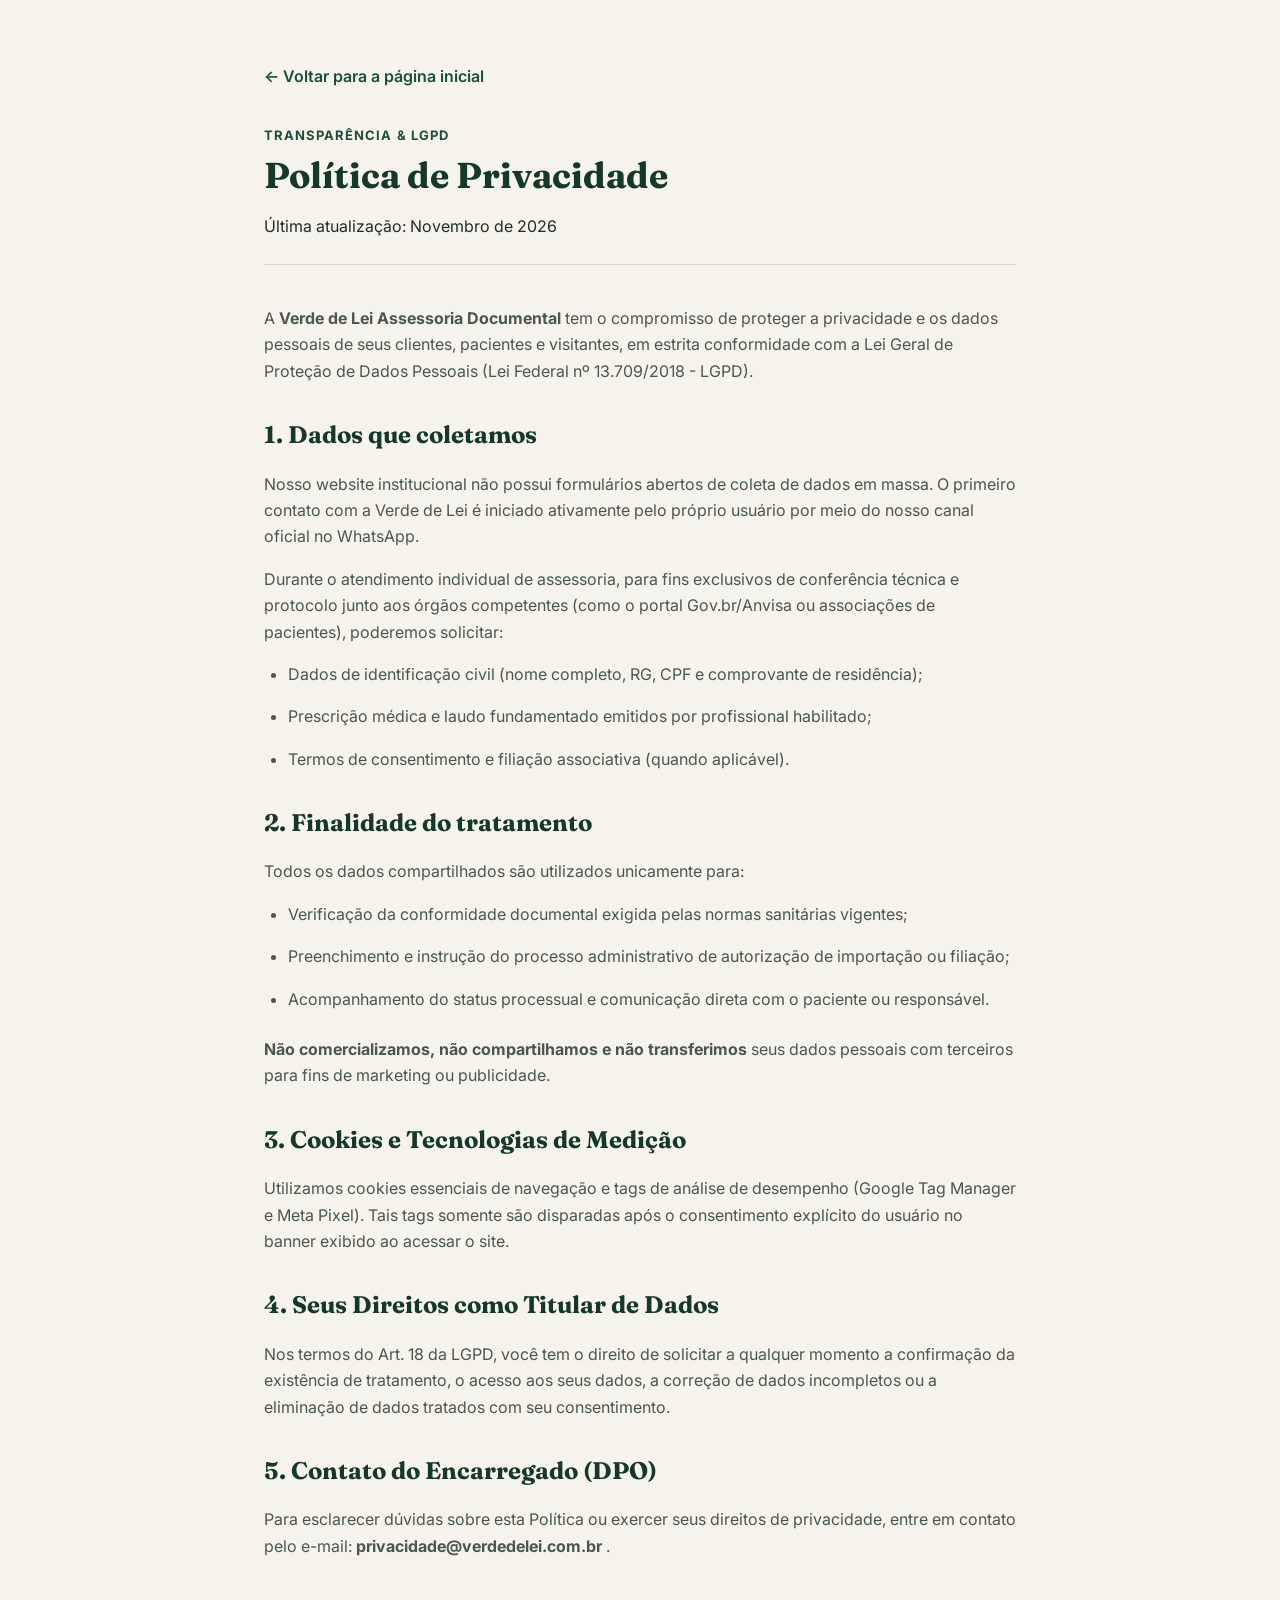
==== politica-de-privacidade.html @ bdd48bf4 "feat: landing page institucional Verde de Lei" ====
<!DOCTYPE html>
<html lang="pt-BR">
<head>
  <meta charset="UTF-8">
  <meta name="viewport" content="width=device-width, initial-scale=1.0">
  <title>Política de Privacidade | Verde de Lei</title>
  <meta name="robots" content="noindex, follow">
  <link rel="icon" type="image/png" sizes="32x32" href="assets/logo-icone.png">
  <link rel="preconnect" href="https://fonts.googleapis.com">
  <link rel="preconnect" href="https://fonts.gstatic.com" crossorigin>
  <link href="https://fonts.googleapis.com/css2?family=Fraunces:opsz,wght@9..144,600;700&family=Inter:wght@400;500;600&display=swap" rel="stylesheet">
  <link rel="stylesheet" href="style.css">
  <style>
    .legal-page { padding: 4rem 1.5rem; max-width: 800px; margin: 0 auto; }
    .legal-header { margin-bottom: 2.5rem; border-bottom: 1px solid rgba(22, 56, 40, 0.15); padding-bottom: 1.5rem; }
    .legal-content h2 { font-family: var(--font-serif); font-size: 1.5rem; color: var(--color-verde-escuro); margin: 2rem 0 1rem; }
    .legal-content p, .legal-content li { font-size: 1rem; color: var(--color-grafite-suave); line-height: 1.65; margin-bottom: 1rem; }
    .legal-content ul { list-style: disc; padding-left: 1.5rem; margin-bottom: 1.5rem; }
    .btn-voltar { display: inline-flex; align-items: center; gap: 8px; margin-bottom: 2rem; font-weight: 600; color: var(--color-verde); }
    .btn-voltar:hover { text-decoration: underline; }
  </style>
</head>
<body class="section-cream">
  <main class="legal-page">
    <a href="index.html" class="btn-voltar">&larr; Voltar para a página inicial</a>
    
    <header class="legal-header">
      <span class="section-kicker">Transparência & LGPD</span>
      <h1 class="section-title">Política de Privacidade</h1>
      <p>Última atualização: Novembro de 2026 <!-- REVISAR: data de publicação --></p>
    </header>

    <article class="legal-content">
      <p>
        A <strong>Verde de Lei Assessoria Documental</strong> tem o compromisso de proteger a privacidade e os dados pessoais de seus clientes, pacientes e visitantes, em estrita conformidade com a Lei Geral de Proteção de Dados Pessoais (Lei Federal nº 13.709/2018 - LGPD).
      </p>

      <h2>1. Dados que coletamos</h2>
      <p>
        Nosso website institucional não possui formulários abertos de coleta de dados em massa. O primeiro contato com a Verde de Lei é iniciado ativamente pelo próprio usuário por meio do nosso canal oficial no WhatsApp.
      </p>
      <p>
        Durante o atendimento individual de assessoria, para fins exclusivos de conferência técnica e protocolo junto aos órgãos competentes (como o portal Gov.br/Anvisa ou associações de pacientes), poderemos solicitar:
      </p>
      <ul>
        <li>Dados de identificação civil (nome completo, RG, CPF e comprovante de residência);</li>
        <li>Prescrição médica e laudo fundamentado emitidos por profissional habilitado;</li>
        <li>Termos de consentimento e filiação associativa (quando aplicável).</li>
      </ul>

      <h2>2. Finalidade do tratamento</h2>
      <p>
        Todos os dados compartilhados são utilizados unicamente para:
      </p>
      <ul>
        <li>Verificação da conformidade documental exigida pelas normas sanitárias vigentes;</li>
        <li>Preenchimento e instrução do processo administrativo de autorização de importação ou filiação;</li>
        <li>Acompanhamento do status processual e comunicação direta com o paciente ou responsável.</li>
      </ul>
      <p>
        <strong>Não comercializamos, não compartilhamos e não transferimos</strong> seus dados pessoais com terceiros para fins de marketing ou publicidade.
      </p>

      <h2>3. Cookies e Tecnologias de Medição</h2>
      <p>
        Utilizamos cookies essenciais de navegação e tags de análise de desempenho (Google Tag Manager e Meta Pixel). Tais tags somente são disparadas após o consentimento explícito do usuário no banner exibido ao acessar o site.
      </p>

      <h2>4. Seus Direitos como Titular de Dados</h2>
      <p>
        Nos termos do Art. 18 da LGPD, você tem o direito de solicitar a qualquer momento a confirmação da existência de tratamento, o acesso aos seus dados, a correção de dados incompletos ou a eliminação de dados tratados com seu consentimento.
      </p>

      <h2>5. Contato do Encarregado (DPO)</h2>
      <p>
        Para esclarecer dúvidas sobre esta Política ou exercer seus direitos de privacidade, entre em contato pelo e-mail: <strong>privacidade@verdedelei.com.br</strong> <!-- REVISAR: e-mail oficial do responsável por privacidade -->.
      </p>
    </article>
  </main>
</body>
</html>
---- style.css ----
/* ==========================================================================
   VERDE DE LEI · FOLHA DE ESTILOS INSTITUCIONAL (MOBILE-FIRST)
   ========================================================================== */

/* 1. Variáveis e Tokens de Design */
:root {
  /* Cores Oficiais da Marca */
  --color-verde: #1F4D3A;
  --color-verde-escuro: #163828;
  --color-verde-medio: #2C6A50;
  --color-verde-suave: #6FA287;
  --color-verde-claro: #EBF2EE;
  --color-creme: #F6F3EC;
  --color-creme-card: #FFFFFF;
  --color-grafite: #222B26;
  --color-grafite-suave: #4A564F;
  --color-dourado: #D9A441;
  --color-dourado-hover: #C59132;
  --color-dourado-claro: #FBF4E7;
  --color-branco: #FFFFFF;

  /* Tipografia */
  --font-serif: 'Fraunces', Georgia, serif;
  --font-sans: 'Inter', -apple-system, BlinkMacSystemFont, 'Segoe UI', Roboto, sans-serif;

  /* Espaçamentos */
  --space-xs: 0.5rem;    /* 8px */
  --space-sm: 0.75rem;   /* 12px */
  --space-md: 1rem;      /* 16px */
  --space-lg: 1.5rem;    /* 24px */
  --space-xl: 2rem;      /* 32px */
  --space-2xl: 3rem;     /* 48px */
  --space-3xl: 4.5rem;   /* 72px */

  /* Sombras e Elevações */
  --shadow-sm: 0 2px 8px rgba(22, 56, 40, 0.05);
  --shadow-md: 0 8px 24px rgba(22, 56, 40, 0.08);
  --shadow-lg: 0 16px 40px rgba(22, 56, 40, 0.12);
  --shadow-float: 0 10px 30px rgba(217, 164, 65, 0.35);

  /* Bordas e Raios */
  --radius-sm: 8px;
  --radius-md: 14px;
  --radius-lg: 20px;
  --radius-pill: 999px;

  /* Transições Suaves */
  --transition-fast: 0.18s ease;
  --transition-normal: 0.28s ease;
}

/* 2. Reset e Regras Globais */
*, *::before, *::after {
  box-sizing: border-box;
  margin: 0;
  padding: 0;
}

html {
  font-size: 100%;
  scroll-behavior: smooth;
  scroll-padding-top: 80px;
  -webkit-text-size-adjust: 100%;
}

body {
  font-family: var(--font-sans);
  background-color: var(--color-creme);
  color: var(--color-grafite);
  line-height: 1.6;
  overflow-x: hidden;
  width: 100%;
  position: relative;
  -webkit-font-smoothing: antialiased;
  -moz-osx-font-smoothing: grayscale;
}

img, svg {
  display: block;
  max-width: 100%;
  height: auto;
}

a {
  color: inherit;
  text-decoration: none;
  transition: color var(--transition-fast);
}

ul {
  list-style: none;
}

button {
  font-family: inherit;
  cursor: pointer;
  border: none;
  background: none;
}

/* Foco Acessível Obrigatório */
:focus-visible {
  outline: 3px solid var(--color-dourado);
  outline-offset: 3px;
  border-radius: 4px;
}

/* 3. Layout e Containers */
.container {
  width: 100%;
  max-width: 1180px;
  margin-left: auto;
  margin-right: auto;
  padding-left: var(--space-lg);
  padding-right: var(--space-lg);
}

.container-narrow {
  max-width: 840px;
}

.section {
  padding-top: var(--space-2xl);
  padding-bottom: var(--space-2xl);
  position: relative;
}

.section-cream {
  background-color: var(--color-creme);
}

.section-white {
  background-color: var(--color-branco);
}

.section-header {
  margin-bottom: var(--space-2xl);
}

.text-center {
  text-align: center;
}

.section-kicker {
  display: inline-block;
  font-size: 0.8125rem;
  font-weight: 700;
  letter-spacing: 0.08em;
  text-transform: uppercase;
  color: var(--color-verde);
  margin-bottom: var(--space-xs);
}

.kicker-gold {
  color: var(--color-dourado);
}

.section-title {
  font-family: var(--font-serif);
  font-size: 1.875rem;
  line-height: 1.25;
  font-weight: 700;
  color: var(--color-verde-escuro);
  margin-bottom: var(--space-md);
}

.section-description {
  font-size: 1.0625rem;
  color: var(--color-grafite-suave);
  max-width: 680px;
  margin-left: auto;
  margin-right: auto;
}

/* 4. Botões e Ações */
.btn {
  display: inline-flex;
  align-items: center;
  justify-content: center;
  gap: var(--space-sm);
  font-weight: 600;
  font-size: 1rem;
  padding: 0.875rem 1.75rem;
  border-radius: var(--radius-pill);
  transition: transform var(--transition-fast), background-color var(--transition-fast), box-shadow var(--transition-fast);
  cursor: pointer;
  text-align: center;
}

.btn-primary {
  background-color: var(--color-dourado);
  color: var(--color-grafite);
  box-shadow: 0 4px 14px rgba(217, 164, 65, 0.28);
}

.btn-primary:hover {
  background-color: var(--color-dourado-hover);
  transform: translateY(-2px);
  box-shadow: 0 6px 20px rgba(217, 164, 65, 0.4);
}

.btn-primary:active {
  transform: translateY(0);
}

.btn-outline {
  background-color: transparent;
  color: var(--color-verde-escuro);
  border: 2px solid var(--color-verde);
}

.btn-outline:hover {
  background-color: var(--color-verde);
  color: var(--color-creme);
  transform: translateY(-2px);
}

.btn-sm {
  padding: 0.625rem 1.25rem;
  font-size: 0.875rem;
}

.btn-lg {
  padding: 1rem 2rem;
  font-size: 1.125rem;
}

.btn-xl {
  padding: 1.125rem 2.25rem;
  font-size: 1.1875rem;
}

.icon-wa {
  flex-shrink: 0;
}

/* 5. Cabeçalho / Barra de Navegação */
.site-header {
  position: sticky;
  top: 0;
  z-index: 100;
  background-color: rgba(246, 243, 236, 0.95);
  backdrop-filter: blur(10px);
  -webkit-backdrop-filter: blur(10px);
  border-bottom: 1px solid rgba(22, 56, 40, 0.08);
  transition: box-shadow var(--transition-normal);
}

.nav-container {
  display: flex;
  align-items: center;
  justify-content: space-between;
  height: 72px;
}

.logo-img {
  height: 38px;
  width: auto;
}

.main-nav {
  display: none;
}

.nav-cta {
  display: none;
}

/* 6. Seção Hero */
.hero-section {
  background: radial-gradient(circle at 90% 10%, rgba(111, 162, 135, 0.18) 0%, transparent 60%),
              radial-gradient(circle at 10% 90%, rgba(217, 164, 65, 0.08) 0%, transparent 50%),
              var(--color-creme);
  padding-top: var(--space-2xl);
  padding-bottom: var(--space-3xl);
  position: relative;
  overflow: hidden;
}

.hero-grid {
  display: grid;
  grid-template-columns: 1fr;
  gap: var(--space-2xl);
  align-items: center;
}

.tag-label {
  display: inline-flex;
  align-items: center;
  gap: 8px;
  padding: 6px 14px;
  border-radius: var(--radius-pill);
  background-color: var(--color-verde-claro);
  color: var(--color-verde);
  font-size: 0.8125rem;
  font-weight: 600;
  margin-bottom: var(--space-md);
}

.tag-ponto {
  width: 8px;
  height: 8px;
  border-radius: 50%;
  background-color: var(--color-dourado);
  display: inline-block;
}

.hero-title {
  font-family: var(--font-serif);
  font-size: 2.25rem;
  line-height: 1.2;
  font-weight: 700;
  color: var(--color-verde-escuro);
  margin-bottom: var(--space-md);
  letter-spacing: -0.01em;
}

.hero-subtitle {
  font-size: 1.125rem;
  line-height: 1.55;
  color: var(--color-grafite-suave);
  margin-bottom: var(--space-xl);
}

.hero-cta-box {
  display: flex;
  flex-direction: column;
  align-items: flex-start;
  gap: var(--space-xs);
  margin-bottom: var(--space-xl);
}

.hero-microcopy {
  font-size: 0.875rem;
  color: var(--color-grafite-suave);
  padding-left: var(--space-xs);
}

.hero-badges {
  display: flex;
  flex-wrap: wrap;
  gap: var(--space-md);
  padding-top: var(--space-sm);
  border-top: 1px solid rgba(22, 56, 40, 0.1);
}

.badge-item {
  display: inline-flex;
  align-items: center;
  gap: 6px;
  font-size: 0.875rem;
  font-weight: 500;
  color: var(--color-verde-escuro);
}

.badge-icon {
  color: var(--color-verde);
  flex-shrink: 0;
}

.hero-visual {
  display: flex;
  justify-content: center;
  align-items: center;
}

.hero-svg-art {
  width: 100%;
  max-width: 440px;
  height: auto;
}

/* 7. Seção: Para quem é (Cards) */
.grid-3 {
  display: grid;
  grid-template-columns: 1fr;
  gap: var(--space-lg);
}

.feature-card {
  background-color: var(--color-branco);
  padding: var(--space-xl);
  border-radius: var(--radius-lg);
  box-shadow: var(--shadow-sm);
  border: 1px solid rgba(22, 56, 40, 0.06);
  transition: transform var(--transition-normal), box-shadow var(--transition-normal);
}

.feature-card:hover {
  transform: translateY(-4px);
  box-shadow: var(--shadow-md);
}

.card-icon-wrap {
  width: 52px;
  height: 52px;
  border-radius: var(--radius-md);
  background-color: var(--color-verde-claro);
  color: var(--color-verde);
  display: flex;
  align-items: center;
  justify-content: center;
  margin-bottom: var(--space-md);
}

.card-title {
  font-family: var(--font-serif);
  font-size: 1.25rem;
  font-weight: 700;
  color: var(--color-verde-escuro);
  margin-bottom: var(--space-xs);
}

.card-body {
  font-size: 0.9375rem;
  color: var(--color-grafite-suave);
  line-height: 1.5;
}

/* 8. Seção: Como funciona (Linha do tempo) */
.timeline-steps {
  display: grid;
  grid-template-columns: 1fr;
  gap: var(--space-lg);
  margin-bottom: var(--space-3xl);
}

.step-card {
  display: flex;
  gap: var(--space-lg);
  background-color: var(--color-creme);
  padding: var(--space-lg);
  border-radius: var(--radius-md);
  border: 1px solid rgba(22, 56, 40, 0.08);
}

.step-badge {
  width: 44px;
  height: 44px;
  flex-shrink: 0;
  border-radius: 50%;
  background-color: var(--color-verde);
  color: var(--color-creme);
  font-family: var(--font-serif);
  font-size: 1.25rem;
  font-weight: 700;
  display: flex;
  align-items: center;
  justify-content: center;
  box-shadow: 0 4px 10px rgba(31, 77, 58, 0.25);
}

.step-content {
  flex: 1;
}

.step-title {
  font-family: var(--font-serif);
  font-size: 1.1875rem;
  font-weight: 700;
  color: var(--color-verde-escuro);
  margin-bottom: var(--space-xs);
}

.step-text {
  font-size: 0.9375rem;
  color: var(--color-grafite-suave);
  margin-bottom: var(--space-xs);
}

.step-tag {
  display: inline-block;
  font-size: 0.75rem;
  font-weight: 600;
  text-transform: uppercase;
  letter-spacing: 0.05em;
  color: var(--color-verde-medio);
}

/* Banner Intermediário */
.cta-banner-middle {
  background: linear-gradient(135deg, var(--color-verde-escuro) 0%, var(--color-verde) 100%);
  color: var(--color-creme);
  padding: var(--space-xl);
  border-radius: var(--radius-lg);
  display: flex;
  flex-direction: column;
  gap: var(--space-lg);
  align-items: flex-start;
  box-shadow: var(--shadow-md);
}

.cta-banner-content h3 {
  font-family: var(--font-serif);
  font-size: 1.375rem;
  margin-bottom: var(--space-xs);
  color: var(--color-creme);
}

.cta-banner-content p {
  color: var(--color-verde-suave);
  font-size: 0.9375rem;
}

/* 9. Seção: O que fazemos e o que não fazemos */
.grid-2 {
  display: grid;
  grid-template-columns: 1fr;
  gap: var(--space-xl);
}

.comparison-column {
  background-color: var(--color-branco);
  padding: var(--space-xl);
  border-radius: var(--radius-lg);
  box-shadow: var(--shadow-sm);
}

.col-fazemos {
  border-top: 4px solid var(--color-verde);
}

.col-nao-fazemos {
  border-top: 4px solid #C05E52;
}

.col-header {
  display: flex;
  align-items: center;
  gap: var(--space-sm);
  margin-bottom: var(--space-lg);
  padding-bottom: var(--space-sm);
  border-bottom: 1px solid rgba(22, 56, 40, 0.08);
}

.col-header h3 {
  font-family: var(--font-serif);
  font-size: 1.3125rem;
  font-weight: 700;
  color: var(--color-verde-escuro);
}

.col-fazemos .col-icon {
  color: var(--color-verde);
}

.col-nao-fazemos .col-icon {
  color: #C05E52;
}

.col-list li {
  font-size: 0.9375rem;
  color: var(--color-grafite-suave);
  margin-bottom: var(--space-md);
  line-height: 1.5;
}

.col-list li:last-child {
  margin-bottom: 0;
}

.col-list strong {
  color: var(--color-grafite);
}

/* 10. Seção: Checklist de documentos */
.checklist-card {
  background-color: var(--color-creme);
  padding: var(--space-xl);
  border-radius: var(--radius-lg);
  border: 1px solid rgba(22, 56, 40, 0.06);
  text-align: left;
}

.chk-icon-wrap {
  width: 58px;
  height: 58px;
  border-radius: var(--radius-md);
  background-color: var(--color-branco);
  color: var(--color-verde);
  display: flex;
  align-items: center;
  justify-content: center;
  margin-bottom: var(--space-md);
  box-shadow: var(--shadow-sm);
}

.checklist-card h3 {
  font-family: var(--font-serif);
  font-size: 1.1875rem;
  color: var(--color-verde-escuro);
  margin-bottom: var(--space-xs);
}

.checklist-card p {
  font-size: 0.9375rem;
  color: var(--color-grafite-suave);
}

.checklist-action {
  margin-top: var(--space-2xl);
}

.checklist-lead {
  font-size: 1.0625rem;
  color: var(--color-verde-escuro);
  font-weight: 600;
  margin-bottom: var(--space-md);
}

.icon-arrow {
  transition: transform var(--transition-fast);
}

.btn-outline:hover .icon-arrow {
  transform: translateX(4px);
}

/* 11. Seção: Perguntas Frequentes (Acordeão) */
.accordion {
  display: flex;
  flex-direction: column;
  gap: var(--space-md);
}

.faq-item {
  background-color: var(--color-branco);
  border-radius: var(--radius-md);
  border: 1px solid rgba(22, 56, 40, 0.08);
  box-shadow: var(--shadow-sm);
  transition: box-shadow var(--transition-fast), border-color var(--transition-fast);
  overflow: hidden;
}

.faq-item[open] {
  border-color: var(--color-verde-suave);
  box-shadow: var(--shadow-md);
}

.faq-trigger {
  display: flex;
  align-items: center;
  justify-content: space-between;
  gap: var(--space-md);
  padding: var(--space-lg);
  font-size: 1.0625rem;
  font-weight: 600;
  color: var(--color-verde-escuro);
  cursor: pointer;
  user-select: none;
  list-style: none; /* Remove seta padrão */
}

.faq-trigger::-webkit-details-marker {
  display: none;
}

.faq-question {
  text-align: left;
}

/* Ícone de Mais/Menos acessível no Acordeão */
.faq-icon {
  width: 28px;
  height: 28px;
  border-radius: 50%;
  background-color: var(--color-creme);
  flex-shrink: 0;
  position: relative;
  transition: transform var(--transition-normal), background-color var(--transition-normal);
}

.faq-icon::before,
.faq-icon::after {
  content: '';
  position: absolute;
  top: 50%;
  left: 50%;
  background-color: var(--color-verde);
  transform: translate(-50%, -50%);
  transition: transform var(--transition-normal);
}

.faq-icon::before {
  width: 12px;
  height: 2px;
}

.faq-icon::after {
  width: 2px;
  height: 12px;
}

.faq-item[open] .faq-icon {
  background-color: var(--color-verde);
  transform: rotate(45deg);
}

.faq-item[open] .faq-icon::before,
.faq-item[open] .faq-icon::after {
  background-color: var(--color-creme);
}

.faq-content {
  padding: 0 var(--space-lg) var(--space-lg) var(--space-lg);
  font-size: 0.9375rem;
  line-height: 1.6;
  color: var(--color-grafite-suave);
}

.faq-content p strong {
  color: var(--color-verde-escuro);
}

/* 12. Seção: CTA Final */
.section-dark-cta {
  background: radial-gradient(circle at 50% 20%, rgba(44, 106, 80, 0.4) 0%, transparent 70%),
              var(--color-verde-escuro);
  color: var(--color-creme);
  padding-top: var(--space-3xl);
  padding-bottom: var(--space-3xl);
}

.title-light {
  color: var(--color-creme);
}

.description-light {
  color: var(--color-verde-suave);
  margin-bottom: var(--space-xl);
}

.cta-actions {
  display: flex;
  flex-direction: column;
  align-items: center;
  gap: var(--space-md);
}

.cta-notice {
  font-size: 0.8125rem;
  color: rgba(246, 243, 236, 0.65);
}

/* 13. Rodapé Institucional */
.site-footer {
  background-color: #11281D;
  color: var(--color-verde-suave);
  padding-top: var(--space-3xl);
  padding-bottom: var(--space-xl);
  font-size: 0.875rem;
}

.footer-top {
  display: grid;
  grid-template-columns: 1fr;
  gap: var(--space-2xl);
  margin-bottom: var(--space-2xl);
}

.footer-logo {
  height: 38px;
  width: auto;
  margin-bottom: var(--space-md);
}

.footer-tagline {
  color: rgba(246, 243, 236, 0.7);
  max-width: 320px;
  line-height: 1.5;
}

.footer-heading {
  font-family: var(--font-serif);
  font-size: 1.0625rem;
  color: var(--color-creme);
  margin-bottom: var(--space-md);
}

.footer-nav li,
.footer-contact-list li {
  margin-bottom: var(--space-xs);
}

.footer-nav a:hover,
.social-link:hover {
  color: var(--color-dourado);
}

.social-link {
  display: inline-flex;
  align-items: center;
  gap: 8px;
}

/* Caixa de Aviso Legal Obrigatório no Rodapé */
.footer-disclaimer-box {
  background-color: rgba(22, 56, 40, 0.6);
  border: 1px solid rgba(111, 162, 135, 0.2);
  border-radius: var(--radius-md);
  padding: var(--space-md) var(--space-lg);
  margin-bottom: var(--space-xl);
}

.disclaimer-text {
  font-size: 0.8125rem;
  line-height: 1.55;
  color: rgba(246, 243, 236, 0.85);
}

.disclaimer-text strong {
  color: var(--color-dourado);
}

.footer-bottom {
  border-top: 1px solid rgba(111, 162, 135, 0.15);
  padding-top: var(--space-lg);
  display: flex;
  flex-direction: column;
  gap: var(--space-sm);
  align-items: center;
  text-align: center;
  color: rgba(246, 243, 236, 0.5);
  font-size: 0.8125rem;
}

.footer-legal-links {
  display: flex;
  gap: var(--space-sm);
}

.footer-legal-links a:hover {
  color: var(--color-creme);
}

/* 14. Botão Flutuante de WhatsApp */
.wa-float-container {
  position: fixed;
  bottom: 24px;
  right: 20px;
  z-index: 99;
}

.btn-wa-float {
  display: inline-flex;
  align-items: center;
  gap: var(--space-sm);
  background-color: var(--color-dourado);
  color: var(--color-grafite);
  padding: 12px 18px;
  border-radius: var(--radius-pill);
  box-shadow: var(--shadow-float);
  font-weight: 700;
  font-size: 0.9375rem;
  transition: transform var(--transition-fast), background-color var(--transition-fast);
}

.btn-wa-float:hover {
  background-color: var(--color-dourado-hover);
  transform: translateY(-3px) scale(1.02);
}

/* 15. Banner LGPD de Cookies */
.cookie-banner {
  position: fixed;
  bottom: 0;
  left: 0;
  width: 100%;
  z-index: 999;
  background-color: var(--color-verde-escuro);
  color: var(--color-creme);
  padding: var(--space-md) var(--space-lg);
  box-shadow: 0 -4px 20px rgba(0, 0, 0, 0.25);
  border-top: 1px solid rgba(217, 164, 65, 0.3);
}

.cookie-content {
  max-width: 1180px;
  margin: 0 auto;
  display: flex;
  flex-direction: column;
  gap: var(--space-md);
  font-size: 0.875rem;
  line-height: 1.45;
}

.cookie-content a {
  color: var(--color-dourado);
  text-decoration: underline;
}

.cookie-buttons {
  display: flex;
  gap: var(--space-sm);
}

.btn-cookie-primary {
  background-color: var(--color-dourado);
  color: var(--color-grafite);
  font-weight: 600;
  padding: 6px 16px;
  border-radius: var(--radius-pill);
}

.btn-cookie-secondary {
  background-color: transparent;
  color: var(--color-creme);
  border: 1px solid rgba(246, 243, 236, 0.4);
  font-weight: 500;
  padding: 6px 16px;
  border-radius: var(--radius-pill);
}

/* ==========================================================================
   16. MEDIA QUERIES (DESKTOP E TABLET)
   ========================================================================== */

@media (min-width: 640px) {
  .hero-cta-box {
    flex-direction: row;
    align-items: center;
    gap: var(--space-md);
  }

  .cta-banner-middle {
    flex-direction: row;
    justify-content: space-between;
    align-items: center;
  }

  .cookie-content {
    flex-direction: row;
    justify-content: space-between;
    align-items: center;
  }
}

@media (min-width: 768px) {
  .hero-title {
    font-size: 2.75rem;
  }

  .section-title {
    font-size: 2.25rem;
  }

  .grid-2 {
    grid-template-columns: repeat(2, 1fr);
  }

  .grid-3 {
    grid-template-columns: repeat(3, 1fr);
  }

  .timeline-steps {
    grid-template-columns: repeat(2, 1fr);
  }

  .footer-top {
    grid-template-columns: 2fr 1fr 1.5fr;
  }

  .footer-bottom {
    flex-direction: row;
    justify-content: space-between;
  }
}

@media (min-width: 1024px) {
  .main-nav {
    display: block;
  }

  .nav-links {
    display: flex;
    gap: var(--space-xl);
    font-size: 0.9375rem;
    font-weight: 500;
    color: var(--color-verde-escuro);
  }

  .nav-links a:hover {
    color: var(--color-verde-medio);
  }

  .nav-cta {
    display: block;
  }

  .hero-grid {
    grid-template-columns: 1.15fr 0.85fr;
  }

  .hero-title {
    font-size: 3.25rem;
  }

  .timeline-steps {
    grid-template-columns: repeat(4, 1fr);
  }

  .step-card {
    flex-direction: column;
  }
}

/* Respeito a prefers-reduced-motion */
@media (prefers-reduced-motion: reduce) {
  *, *::before, *::after {
    animation-duration: 0.01ms !important;
    animation-iteration-count: 1 !important;
    transition-duration: 0.01ms !important;
    scroll-behavior: auto !important;
  }
}
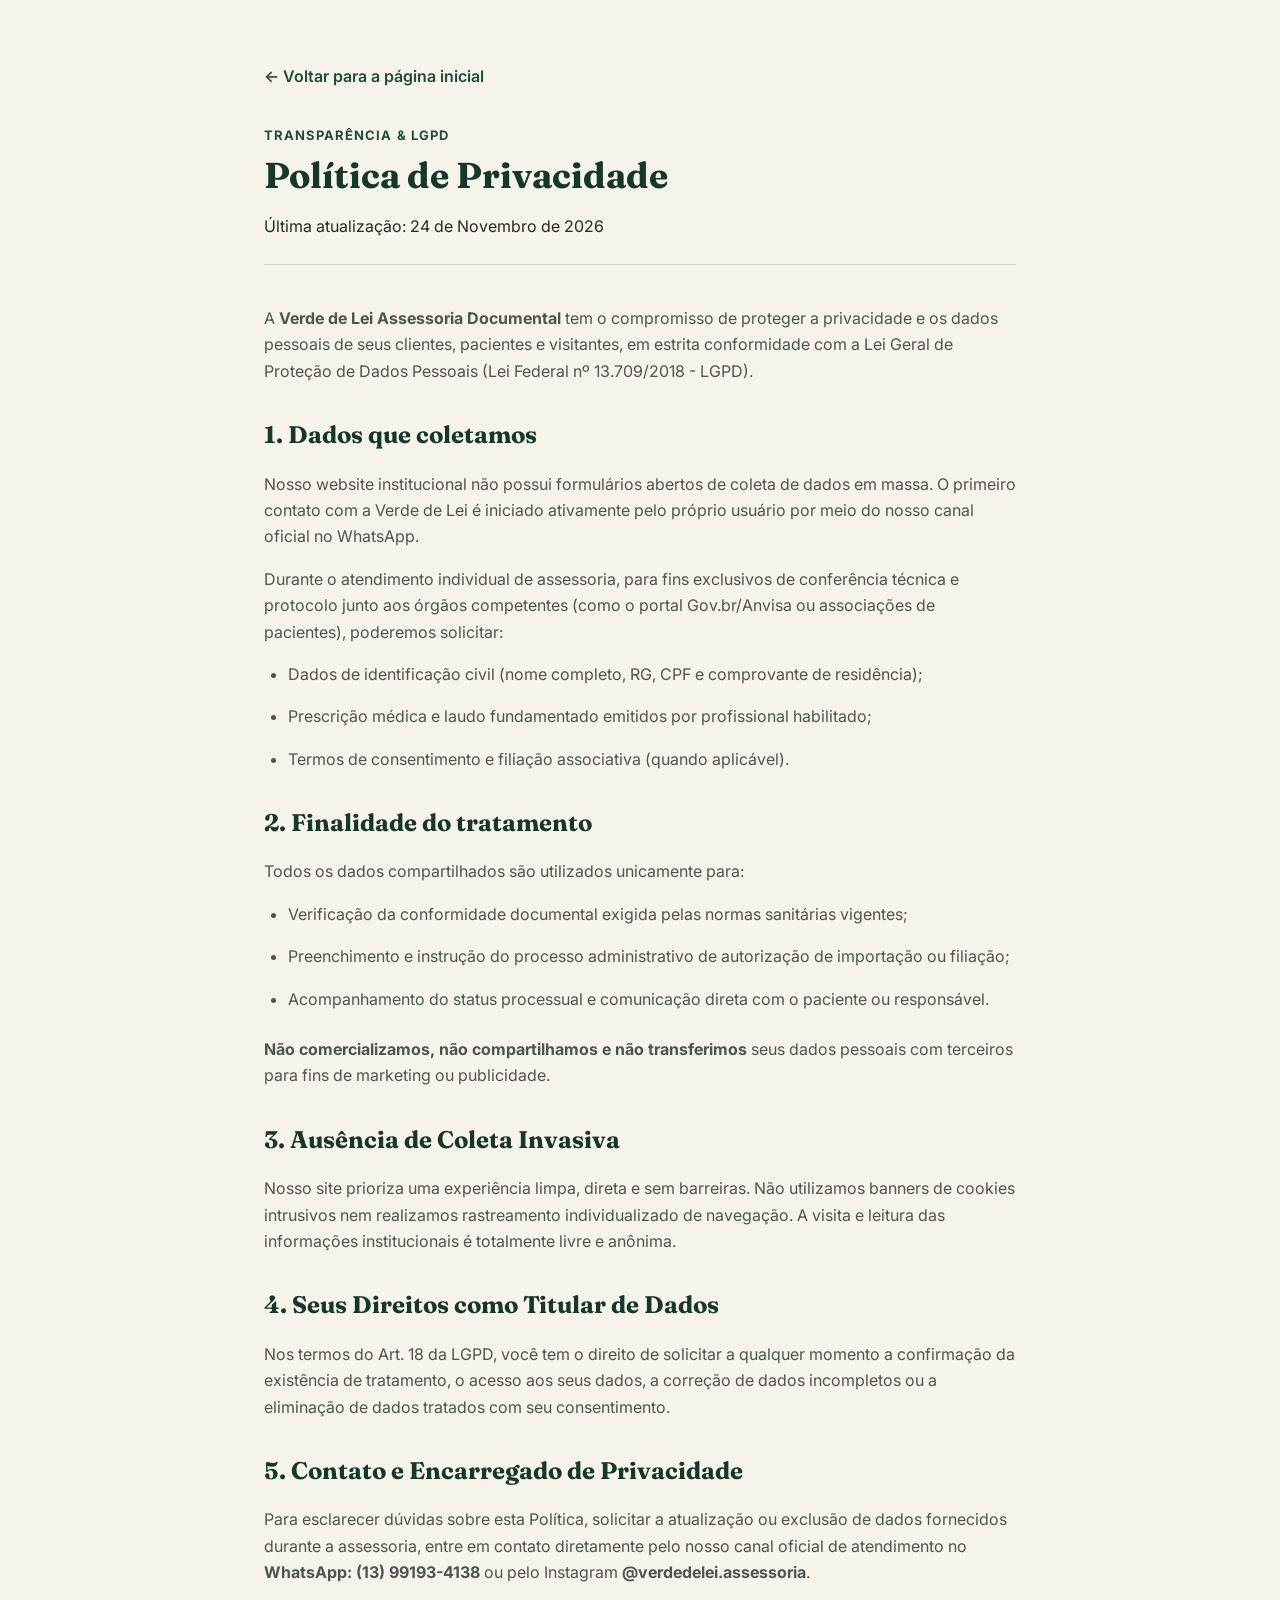
==== commit 936a9d6f: "feat: atualiza whatsapp 13991934138, consolida faq juridica e remove cookies e cnpj" ====
--- a/politica-de-privacidade.html
+++ b/politica-de-privacidade.html
@@ -27,7 +27,7 @@
     <header class="legal-header">
       <span class="section-kicker">Transparência & LGPD</span>
       <h1 class="section-title">Política de Privacidade</h1>
-      <p>Última atualização: Novembro de 2026 <!-- REVISAR: data de publicação --></p>
+      <p>Última atualização: 24 de Novembro de 2026</p>
     </header>
 
     <article class="legal-content">
@@ -61,9 +61,9 @@
         <strong>Não comercializamos, não compartilhamos e não transferimos</strong> seus dados pessoais com terceiros para fins de marketing ou publicidade.
       </p>
 
-      <h2>3. Cookies e Tecnologias de Medição</h2>
+      <h2>3. Ausência de Coleta Invasiva</h2>
       <p>
-        Utilizamos cookies essenciais de navegação e tags de análise de desempenho (Google Tag Manager e Meta Pixel). Tais tags somente são disparadas após o consentimento explícito do usuário no banner exibido ao acessar o site.
+        Nosso site prioriza uma experiência limpa, direta e sem barreiras. Não utilizamos banners de cookies intrusivos nem realizamos rastreamento individualizado de navegação. A visita e leitura das informações institucionais é totalmente livre e anônima.
       </p>
 
       <h2>4. Seus Direitos como Titular de Dados</h2>
@@ -71,9 +71,9 @@
         Nos termos do Art. 18 da LGPD, você tem o direito de solicitar a qualquer momento a confirmação da existência de tratamento, o acesso aos seus dados, a correção de dados incompletos ou a eliminação de dados tratados com seu consentimento.
       </p>
 
-      <h2>5. Contato do Encarregado (DPO)</h2>
+      <h2>5. Contato e Encarregado de Privacidade</h2>
       <p>
-        Para esclarecer dúvidas sobre esta Política ou exercer seus direitos de privacidade, entre em contato pelo e-mail: <strong>privacidade@verdedelei.com.br</strong> <!-- REVISAR: e-mail oficial do responsável por privacidade -->.
+        Para esclarecer dúvidas sobre esta Política, solicitar a atualização ou exclusão de dados fornecidos durante a assessoria, entre em contato diretamente pelo nosso canal oficial de atendimento no <strong>WhatsApp: (13) 99193-4138</strong> ou pelo Instagram <strong>@verdedelei.assessoria</strong>.
       </p>
     </article>
   </main>
--- a/style.css
+++ b/style.css
@@ -860,59 +860,8 @@
   transform: translateY(-3px) scale(1.02);
 }
 
-/* 15. Banner LGPD de Cookies */
-.cookie-banner {
-  position: fixed;
-  bottom: 0;
-  left: 0;
-  width: 100%;
-  z-index: 999;
-  background-color: var(--color-verde-escuro);
-  color: var(--color-creme);
-  padding: var(--space-md) var(--space-lg);
-  box-shadow: 0 -4px 20px rgba(0, 0, 0, 0.25);
-  border-top: 1px solid rgba(217, 164, 65, 0.3);
-}
-
-.cookie-content {
-  max-width: 1180px;
-  margin: 0 auto;
-  display: flex;
-  flex-direction: column;
-  gap: var(--space-md);
-  font-size: 0.875rem;
-  line-height: 1.45;
-}
-
-.cookie-content a {
-  color: var(--color-dourado);
-  text-decoration: underline;
-}
-
-.cookie-buttons {
-  display: flex;
-  gap: var(--space-sm);
-}
-
-.btn-cookie-primary {
-  background-color: var(--color-dourado);
-  color: var(--color-grafite);
-  font-weight: 600;
-  padding: 6px 16px;
-  border-radius: var(--radius-pill);
-}
-
-.btn-cookie-secondary {
-  background-color: transparent;
-  color: var(--color-creme);
-  border: 1px solid rgba(246, 243, 236, 0.4);
-  font-weight: 500;
-  padding: 6px 16px;
-  border-radius: var(--radius-pill);
-}
-
 /* ==========================================================================
-   16. MEDIA QUERIES (DESKTOP E TABLET)
+   15. MEDIA QUERIES (DESKTOP E TABLET)
    ========================================================================== */
 
 @media (min-width: 640px) {
@@ -923,12 +872,6 @@
   }
 
   .cta-banner-middle {
-    flex-direction: row;
-    justify-content: space-between;
-    align-items: center;
-  }
-
-  .cookie-content {
     flex-direction: row;
     justify-content: space-between;
     align-items: center;
